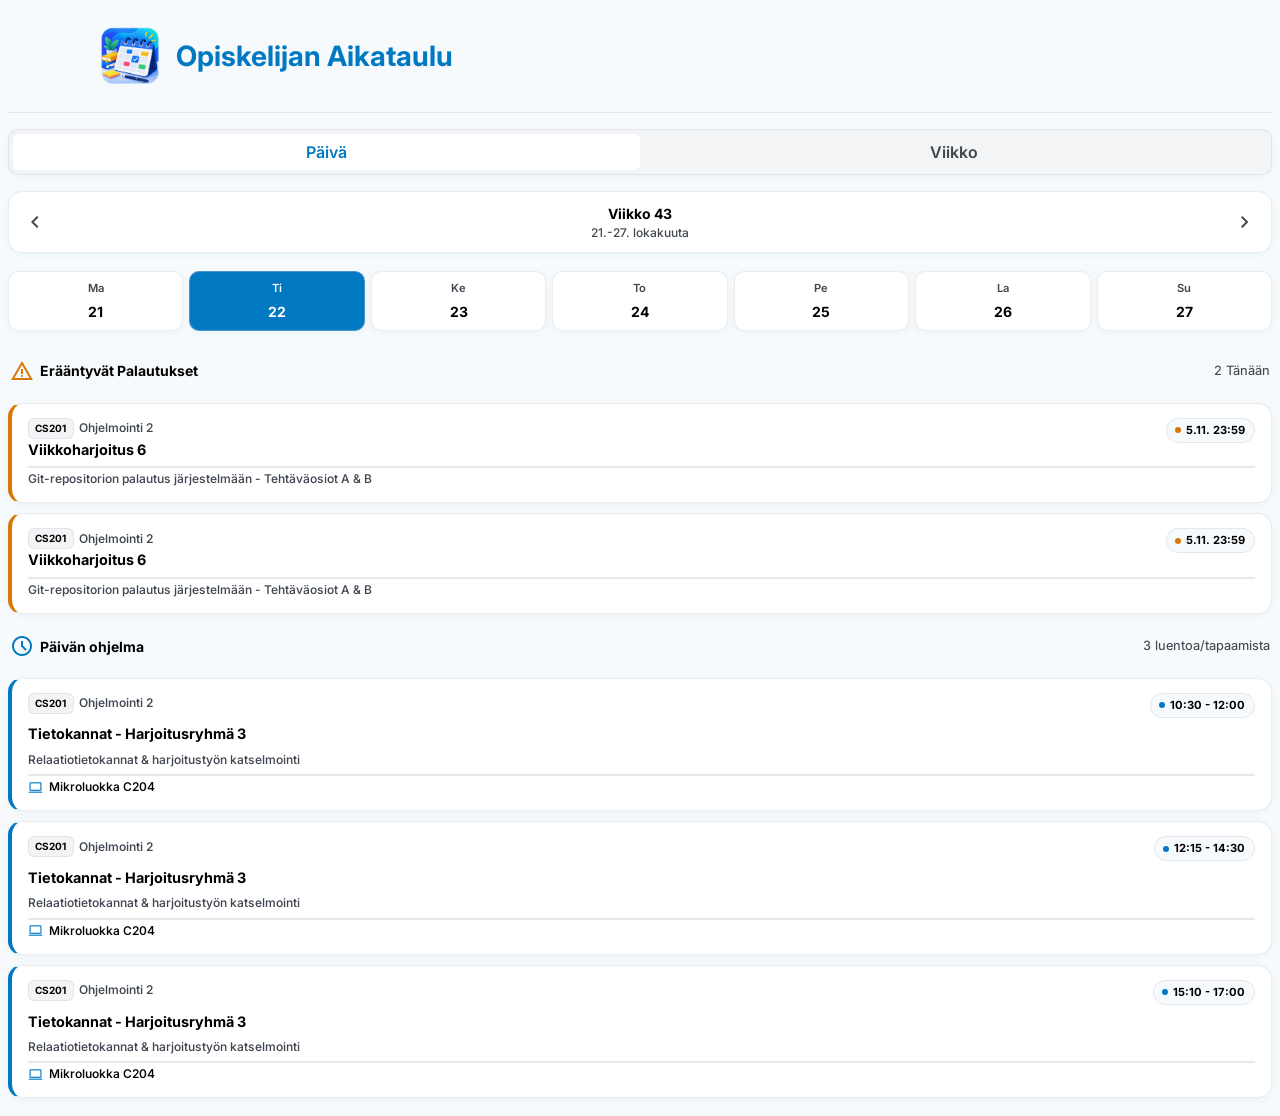
==== index.html @ 834c98ee "-" ====
<!doctype html>
<html lang="en">
	<head>
		<meta charset="UTF-8" />
		<meta name="viewport" content="width=device-width, initial-scale=1.0" />
		<title>Opiskelijan Aikataulu: Päivä</title>
		<link rel="stylesheet" href="styles.css" />
		<link
			href="https://fonts.googleapis.com/css2?family=Material+Symbols+Outlined:wght,FILL@100..700,0..1&display=swap"
			rel="stylesheet"
		/>
		<link rel="icon" href="logo.png" />
	</head>
	<body>
		<header>
			<div class="header-inner">
				<img src="logo.png" alt="Palvelun logo" class="logo" />
				<h1 class="header-title">Opiskelijan Aikataulu</h1>
			</div>
		</header>

		<main>
			<nav class="view-tabs-container">
				<!-- Näkymä valitsin -->
				<a
					href="paivaNakyma.html"
					class="view-tab-label view-tab-label-selected"
					><span class="paiva-btn">Päivä</span></a
				>
				<a href="viikkoNakyma.html" class="view-tab-label"
					><span class="week-btn">Viikko</span></a
				>
			</nav>

			<!-- Viikkovalitsin -->
			<div class="card-base week-nav-card">
				<button type="button" class="nav-arrow-btn">
					<span class="material-symbols-outlined">chevron_left</span>
				</button>
				<div class="week-nav-center">
					<span class="week-title">Viikko 43</span>
					<span class="week-dates">21.-27. lokakuuta</span>
				</div>
				<button type="button" class="nav-arrow-btn">
					<span class="material-symbols-outlined">chevron_right</span>
				</button>
			</div>

			<!-- Päivävalitsin -->
			<div class="week-strip">
				<div class="day-pill">
					<span class="day-name">Ma</span>
					<span class="day-num">21</span>
				</div>
				<div class="day-pill today">
					<span class="day-name">Ti</span>
					<span class="day-num">22</span>
				</div>
				<div class="day-pill">
					<span class="day-name">Ke</span>
					<span class="day-num">23</span>
				</div>
				<div class="day-pill">
					<span class="day-name">To</span>
					<span class="day-num">24</span>
				</div>
				<div class="day-pill">
					<span class="day-name">Pe</span>
					<span class="day-num">25</span>
				</div>
				<div class="day-pill">
					<span class="day-name">La</span>
					<span class="day-num">26</span>
				</div>
				<div class="day-pill">
					<span class="day-name">Su</span>
					<span class="day-num">27</span>
				</div>
			</div>

			<!-- Erääntyvät palautukset -->
			<section>
				<div class="section-header">
					<div class="section-title-wrap">
						<span
							class="material-symbols-outlined"
							style="color: var(--color-amber)"
							>warning</span
						>
						<h2 class="section-title">Erääntyvät Palautukset</h2>
					</div>
					<span class="section-notes">2 Tänään</span>
				</div>

				<!-- Deadline kortit -->
				<a href="kurssiCS201.html" class="card-base deadline-card">
					<div class="card-top-row">
						<div>
							<div class="course">
								<span class="course-tag">CS201</span>
								<span class="course-subname">Ohjelmointi 2</span>
							</div>
							<h3 class="card-title">Viikkoharjoitus 6</h3>
						</div>
						<div class="card-time">
							<span class="amber-dot"></span>
							<span>5.11. 23:59</span>
						</div>
					</div>
					<div class="card-footer">
						<span class="card-subtitle">
							Git-repositorion palautus järjestelmään - Tehtäväosiot A & B
						</span>
					</div>
				</a>

				<a href="kurssiCS201.html" class="card-base deadline-card">
					<div class="card-top-row">
						<div>
							<div class="course">
								<span class="course-tag">CS201</span>
								<span class="course-subname">Ohjelmointi 2</span>
							</div>
							<h3 class="card-title">Viikkoharjoitus 6</h3>
						</div>
						<div class="card-time">
							<span class="amber-dot"></span>
							<span>5.11. 23:59</span>
						</div>
					</div>
					<div class="card-footer">
						<span class="card-subtitle">
							Git-repositorion palautus järjestelmään - Tehtäväosiot A & B
						</span>
					</div>
				</a>
			</section>

			<!-- Päivän ohjelma -->
			<section>
				<div class="section-header">
					<div class="section-title-wrap">
						<span
							class="material-symbols-outlined"
							style="color: var(--color-primary)"
							>schedule</span
						>
						<h2 class="section-title">Päivän ohjelma</h2>
					</div>
					<span class="section-notes">3 luentoa/tapaamista</span>
				</div>

				<!-- Event kortit -->

				<a href="kurssiCS201.html" class="card-base event-card">
					<div class="card-top-row">
						<div class="course">
							<span class="course-tag">CS201</span>
							<span class="course-subname">Ohjelmointi 2</span>
						</div>
						<div class="card-time">
							<span class="blue-dot"></span>
							<span>10:30 - 12:00</span>
						</div>
					</div>

					<h3 class="card-title">Tietokannat - Harjoitusryhmä 3</h3>
					<p class="card-subtitle">
						Relaatiotietokannat & harjoitustyön katselmointi
					</p>

					<div class="card-footer">
						<span
							class="material-symbols-outlined"
							style="font-size: 15px; color: var(--color-primary)"
							>computer</span
						>
						<span>Mikroluokka C204</span>
					</div>
				</a>

				<a href="kurssiCS201.html" class="card-base event-card">
					<div class="card-top-row">
						<div class="course">
							<span class="course-tag">CS201</span>
							<span class="course-subname">Ohjelmointi 2</span>
						</div>
						<div class="card-time">
							<span class="blue-dot"></span>
							<span>12:15 - 14:30</span>
						</div>
					</div>

					<h3 class="card-title">Tietokannat - Harjoitusryhmä 3</h3>
					<p class="card-subtitle">
						Relaatiotietokannat & harjoitustyön katselmointi
					</p>

					<div class="card-footer">
						<span
							class="material-symbols-outlined"
							style="font-size: 15px; color: var(--color-primary)"
							>computer</span
						>
						<span>Mikroluokka C204</span>
					</div>
				</a>

				<a href="kurssiCS201.html" class="card-base event-card">
					<div class="card-top-row">
						<div class="course">
							<span class="course-tag">CS201</span>
							<span class="course-subname">Ohjelmointi 2</span>
						</div>
						<div class="card-time">
							<span class="blue-dot"></span>
							<span>15:10 - 17:00</span>
						</div>
					</div>

					<h3 class="card-title">Tietokannat - Harjoitusryhmä 3</h3>
					<p class="card-subtitle">
						Relaatiotietokannat & harjoitustyön katselmointi
					</p>

					<div class="card-footer">
						<span
							class="material-symbols-outlined"
							style="font-size: 15px; color: var(--color-primary)"
							>computer</span
						>
						<span>Mikroluokka C204</span>
					</div>
				</a>
			</section>
		</main>
	</body>
</html>
---- styles.css ----
@import url("https://fonts.googleapis.com/css2?family=Inter:ital,opsz,wght@0,14..32,100..900;1,14..32,100..900&display=swap");

:root {
	--color-primary: #0079c2;
	--color-surface: #f7fafc;
	--color-surface-white: #ffffff;
	--color-surface-low: #f2f4f6;
	--color-surface-high: #e6e8ea;
	--color-amber: #d97706;

	--font-family: "Inter", Arial, sans-serif;

	--color-text-main: #000000;
	--color-text-muted: #404751;
	--color-text-secondary: #ffffff;

	--radius-sm: 6px;
	--radius-md: 10px;
	--radius-lg: 14px;
	--radius-full: 9999px;

	--shadow-card: 0 2px 8px -2px rgba(0, 96, 155, 0.08);
	--shadow-card-hover: 0 6px 16px -3px rgba(0, 96, 155, 0.12);

	--border-card: 1px solid rgba(192, 199, 210, 0.35);
}

html {
	font-family: var(--font-family);
	background-color: var(--color-surface);
	color: var(--color-text-main);
	line-height: 1.5;
}

body {
	display: flex;
	flex-direction: column;
}

.material-symbols-outlined {
	vertical-align: middle;
}

/* Kortit */

.card-base {
	background-color: var(--color-surface-white);
	border: var(--border-card);
	border-radius: var(--radius-lg);
	box-shadow: var(--shadow-card);
}

.card-base:hover {
	box-shadow: var(--shadow-card-hover);
}

.card-top-row {
	display: flex;
	align-items: flex-start;
	justify-content: space-between;
	gap: 0.5rem;
}

.course {
	display: flex;
	align-items: center;
	gap: 0.35rem;
}

.course-tag {
	font-size: 0.625rem;
	font-weight: 700;
	background-color: var(--color-surface-low);
	color: var(--color-text-main);
	padding: 0.125rem 0.4rem;
	border-radius: var(--radius-sm);
	border: var(--border-card);
}

.course-subname {
	font-size: 0.75rem;
	color: var(--color-text-muted);
	font-weight: 550;
}

.card-time {
	display: inline-flex;
	align-items: center;
	gap: 0.3rem;
	padding: 0.2rem 0.55rem;
	border-radius: var(--radius-full);
	background-color: var(--color-surface);
	border: var(--border-card);
	font-size: 0.7rem;
	font-weight: 700;
	color: var(--color-text-main);
	white-space: nowrap;
}

.card-title {
	font-size: 0.9rem;
	font-weight: 700;
	margin: 0;
	color: var(--color-text-main);
}

.card-subtitle {
	margin: 0;
	font-size: 0.75rem;
	font-weight: 525;
	color: var(--color-text-muted);
}

.card-footer {
	display: flex;
	align-items: center;
	gap: 0.35rem;
	padding-top: 0.125rem;
	border-top: 2px solid var(--color-surface-high);
	font-size: 0.75rem;
	color: var(--color-text-main);
	font-weight: 550;
}

/* Header */
header {
	position: sticky;
	top: 0;
	background-color: var(--color-surface);
	border-bottom: var(--border-card);
	padding: 0.5rem 0.5rem;
	margin-bottom: 1rem;
	z-index: 1;
}

.logo {
	width: 3.75rem;
	height: 3.75rem;
	display: flex;
	align-items: center;
	justify-content: center;
}

.header-title {
	color: var(--color-primary);
	font-size: 1.75rem;
}

.header-inner {
	width: 100%;
	max-width: 1080px;
	margin: 0 auto;
	margin-bottom: 0.5rem;
	display: flex;
	align-items: center;
	gap: 1em;
}

.backBtn {
	display: flex;
	align-items: center;
	text-decoration: none;
	font-weight: 500;
	font-size: 1.125rem;
	color: var(--color-primary);
}

/* Näkymävalitsin */

.view-tabs-container {
	display: flex;
	background-color: var(--color-surface-low);
	padding: 0.25rem;
	border-radius: var(--radius-md);
	border: var(--border-card);
	box-shadow: var(--shadow-card);
	margin-bottom: 1rem;
}

.view-tab-label {
	flex: 1;
	text-align: center;
	padding: 0.4rem 0.5rem;
	color: var(--color-text-muted);
	border-radius: var(--radius-sm);
	transition: all 0.15s ease;
	cursor: pointer;
	display: block;
	font-weight: 600;
	text-decoration: none;
}

.view-tab-label-selected {
	background-color: var(--color-surface-white);
	color: var(--color-primary);
}

.view-tab-label:hover {
	color: var(--color-text-main);
	background-color: var(--color-surface-high);
}

/* Viikkonavigaattori */
.week-nav-card {
	display: flex;
	align-items: center;
	justify-content: space-between;
	padding: 0.65rem;
}

.week-nav-center {
	display: flex;
	flex-direction: column;
	align-items: center;
	text-align: center;
}

.week-title {
	font-size: 0.875rem;
	font-weight: 700;
	color: var(--color-text-main);
}

.week-dates {
	font-size: 0.75rem;
	color: var(--color-text-muted);
	font-weight: 500;
}

.nav-arrow-btn {
	width: 2rem;
	height: 2rem;
	border-radius: var(--radius-sm);
	display: flex;
	align-items: center;
	justify-content: center;
	color: var(--color-text-muted);
	background: transparent;
	border: none;
}

.nav-arrow-btn:hover {
	background-color: var(--color-surface-high);
	cursor: pointer;
}

/* Päivävalitsin */

.week-strip {
	display: grid;
	grid-template-columns: repeat(7, minmax(0, 1fr));
	gap: 0.375rem;
	margin-bottom: 1.125rem;
	margin-top: 1.125rem;
}

.day-pill {
	padding: 0.5rem 0.2rem;
	border-radius: var(--radius-md);
	background-color: var(--color-surface-white);
	border: var(--border-card);
	box-shadow: var(--shadow-card);
	display: flex;
	flex-direction: column;
	align-items: center;
	justify-content: space-between;
	gap: 0.25rem;
	text-align: center;
}

.day-pill:hover {
	background-color: var(--color-surface-low);
	cursor: pointer;
}

.day-name {
	font-size: 0.7rem;
	font-weight: 600;
	color: var(--color-text-muted);
}

.day-num {
	font-size: 0.875rem;
	font-weight: 700;
	color: var(--color-text-main);
}

.day-pill.today {
	background-color: var(--color-primary);
}

.day-pill.today .day-name {
	color: var(--color-text-secondary);
}

.day-pill.today .day-num {
	color: var(--color-text-secondary);
}

/* Section otsikot */

.section-header {
	display: flex;
	align-items: center;
	justify-content: space-between;
	margin-bottom: 0.6rem;
	padding: 0 0.125rem;
}

.section-title {
	font-size: 0.875rem;
	font-weight: 700;
	color: var(--color-text-main);
}

.section-title-wrap {
	display: flex;
	align-items: center;
	gap: 0.4rem;
}

.section-notes {
	font-size: 0.8rem;
	color: var(--color-text-muted);
	font-weight: 450;
}

/* Erääntyvät palautukset */

.deadline-card {
	padding: 0.875rem 1rem;
	border-left: 4px solid var(--color-amber);
	margin-bottom: 0.625rem;
	display: flex;
	flex-direction: column;
	gap: 0.375rem;
	cursor: pointer;
	text-decoration: none;
	color: var(--color-text-main);
}

.amber-dot {
	width: 0.375rem;
	height: 0.375rem;
	background-color: var(--color-amber);
	border-radius: var(--radius-full);
	animation: pulseDot 1.8s infinite;
}

@keyframes pulseDot {
	0%,
	100% {
		transform: scale(1);
		opacity: 1;
	}
	50% {
		transform: scale(1.4);
		opacity: 0.5;
	}
}

/* Päivän ohjelma */

.event-card {
	padding: 0.875rem 1rem;
	display: flex;
	flex-direction: column;
	gap: 0.35rem;
	text-decoration: none;
	border-left: 4px solid var(--color-primary);
	margin-bottom: 0.625rem;
	cursor: pointer;
}

.blue-dot {
	width: 0.375rem;
	height: 0.375rem;
	background-color: var(--color-primary);
	border-radius: var(--radius-full);
	animation: pulseDot 1.8s infinite;
}

/* Viikkonäkymä */

.week-section-header {
	margin: 0;
}

.week-section-title {
	font-size: 1.25rem;
	font-weight: 600;
	color: var(--color-text-main);
}

.week-section-date {
	font-size: 1rem;
	font-weight: 425;
	color: var(--color-text-main);
}

.empty-card {
	padding: 1.125rem;
	border-radius: var(--radius-md);
	border: var(--border-card);
	background-color: var(--color-surface-white);
	display: flex;
	align-items: center;
	justify-content: center;
	gap: 0.5rem;
	color: var(--color-text-muted);
	font-size: 0.8rem;
	font-weight: 500;
}

/* Kurssikortti */

.course-card {
	padding: 1rem 1.125rem;
	border-left: 4px solid var(--color-primary);
	margin-bottom: 0.875rem;
}

.course-code {
	font-size: 0.75rem;
	font-weight: 700;
	color: var(--color-primary);
	letter-spacing: 0.05em;
}

.course-title {
	font-size: 1.25rem;
	font-weight: 700;
	color: var(--color-text-main);
}

.course-badge-row {
	display: flex;
	flex-wrap: wrap;
	gap: 0.4rem;
	margin-bottom: 0.75rem;
}

.badge-pill {
	display: inline-flex;
	align-items: center;
	padding: 0.2rem 0.5rem;
	border-radius: var(--radius-md);
	background-color: var(--color-surface-low);
	font-size: 0.75rem;
	color: var(--color-text-main);
}

.course-info-list {
	display: flex;
	flex-direction: column;
	gap: 0.35rem;
	padding-top: 0.5rem;
	border-top: 1px solid var(--color-surface-container);
	font-size: 0.75rem;
}

.course-info-row {
	display: flex;
	align-items: center;
	justify-content: space-between;
	gap: 0.5rem;
}

.course-info-key {
	color: var(--color-text-muted);
	display: flex;
	align-items: center;
	gap: 0.3rem;
	font-weight: 450;
}

.course-info-item {
	font-weight: 600;
	color: var(--color-text-main);
	text-align: right;
	max-width: 40%;
}
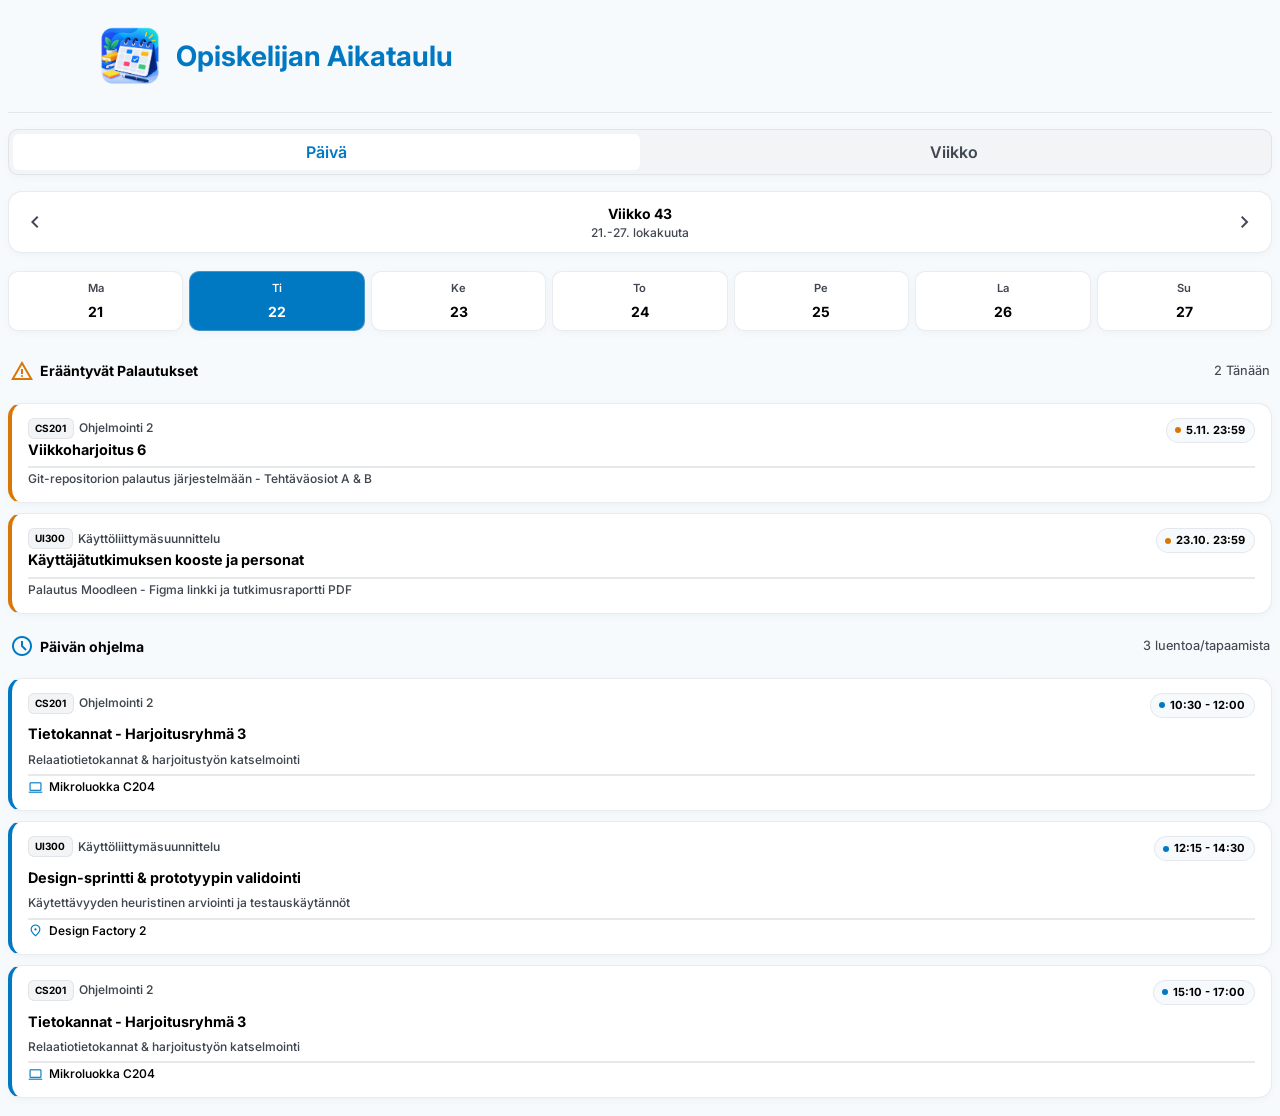
==== commit 9cdf17a1: "-" ====
--- a/index.html
+++ b/index.html
@@ -22,9 +22,7 @@
 		<main>
 			<nav class="view-tabs-container">
 				<!-- Näkymä valitsin -->
-				<a
-					href="paivaNakyma.html"
-					class="view-tab-label view-tab-label-selected"
+				<a href="index.html" class="view-tab-label view-tab-label-selected"
 					><span class="paiva-btn">Päivä</span></a
 				>
 				<a href="viikkoNakyma.html" class="view-tab-label"
@@ -114,23 +112,23 @@
 					</div>
 				</a>
 
-				<a href="kurssiCS201.html" class="card-base deadline-card">
+				<a href="kurssiUI300.html" class="card-base deadline-card">
 					<div class="card-top-row">
 						<div>
 							<div class="course">
-								<span class="course-tag">CS201</span>
-								<span class="course-subname">Ohjelmointi 2</span>
+								<span class="course-tag">UI300</span>
+								<span class="course-subname">Käyttöliittymäsuunnittelu</span>
 							</div>
-							<h3 class="card-title">Viikkoharjoitus 6</h3>
+							<h3 class="card-title">Käyttäjätutkimuksen kooste ja personat</h3>
 						</div>
 						<div class="card-time">
 							<span class="amber-dot"></span>
-							<span>5.11. 23:59</span>
+							<span>23.10. 23:59</span>
 						</div>
 					</div>
 					<div class="card-footer">
 						<span class="card-subtitle">
-							Git-repositorion palautus järjestelmään - Tehtäväosiot A & B
+							Palautus Moodleen - Figma linkki ja tutkimusraportti PDF
 						</span>
 					</div>
 				</a>
@@ -179,6 +177,33 @@
 					</div>
 				</a>
 
+				<a href="kurssiUI300.html" class="card-base event-card">
+					<div class="card-top-row">
+						<div class="course">
+							<span class="course-tag">UI300</span>
+							<span class="course-subname">Käyttöliittymäsuunnittelu</span>
+						</div>
+						<div class="card-time">
+							<span class="blue-dot"></span>
+							<span>12:15 - 14:30</span>
+						</div>
+					</div>
+
+					<h3 class="card-title">Design-sprintti & prototyypin validointi</h3>
+					<p class="card-subtitle">
+						Käytettävyyden heuristinen arviointi ja testauskäytännöt
+					</p>
+
+					<div class="card-footer">
+						<span
+							class="material-symbols-outlined"
+							style="font-size: 15px; color: var(--color-primary)"
+							>location_on</span
+						>
+						<span>Design Factory 2</span>
+					</div>
+				</a>
+
 				<a href="kurssiCS201.html" class="card-base event-card">
 					<div class="card-top-row">
 						<div class="course">
@@ -187,7 +212,7 @@
 						</div>
 						<div class="card-time">
 							<span class="blue-dot"></span>
-							<span>12:15 - 14:30</span>
+							<span>15:10 - 17:00</span>
 						</div>
 					</div>
 
@@ -205,33 +230,6 @@
 						<span>Mikroluokka C204</span>
 					</div>
 				</a>
-
-				<a href="kurssiCS201.html" class="card-base event-card">
-					<div class="card-top-row">
-						<div class="course">
-							<span class="course-tag">CS201</span>
-							<span class="course-subname">Ohjelmointi 2</span>
-						</div>
-						<div class="card-time">
-							<span class="blue-dot"></span>
-							<span>15:10 - 17:00</span>
-						</div>
-					</div>
-
-					<h3 class="card-title">Tietokannat - Harjoitusryhmä 3</h3>
-					<p class="card-subtitle">
-						Relaatiotietokannat & harjoitustyön katselmointi
-					</p>
-
-					<div class="card-footer">
-						<span
-							class="material-symbols-outlined"
-							style="font-size: 15px; color: var(--color-primary)"
-							>computer</span
-						>
-						<span>Mikroluokka C204</span>
-					</div>
-				</a>
 			</section>
 		</main>
 	</body>
